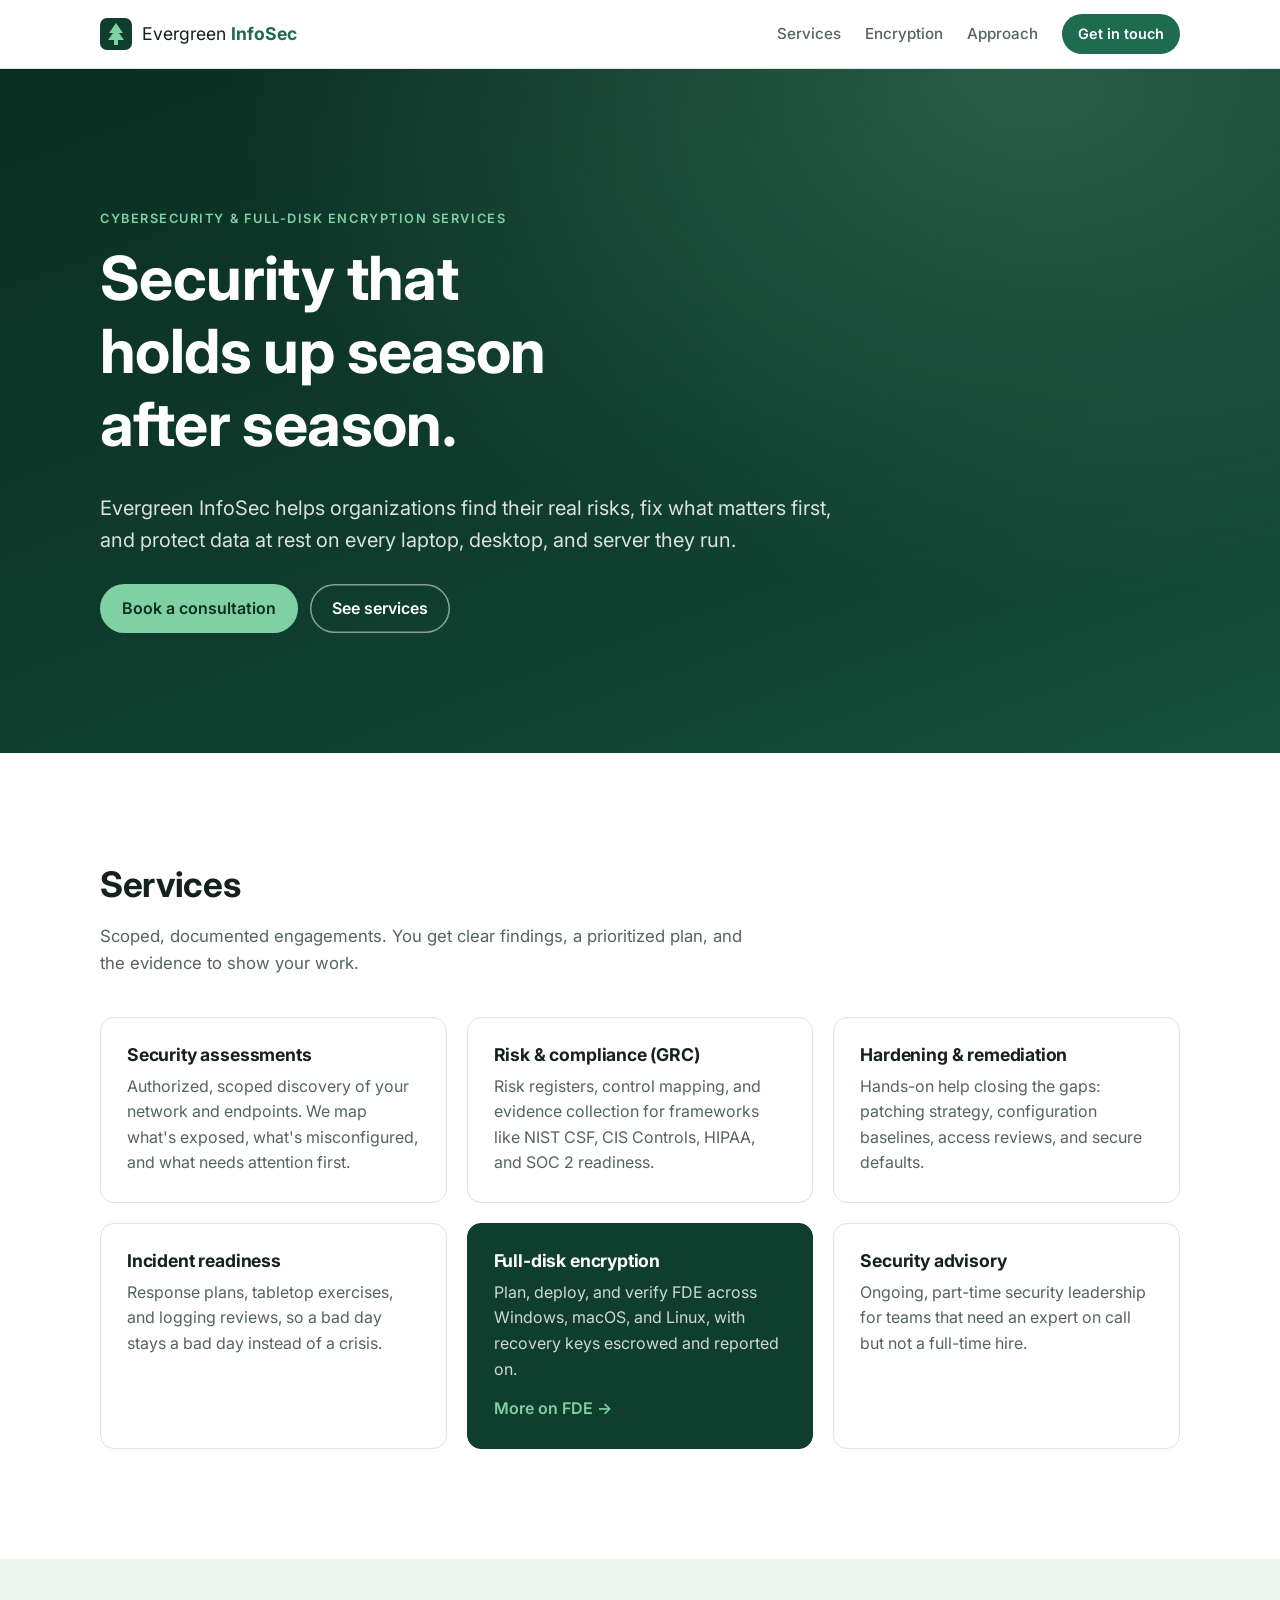
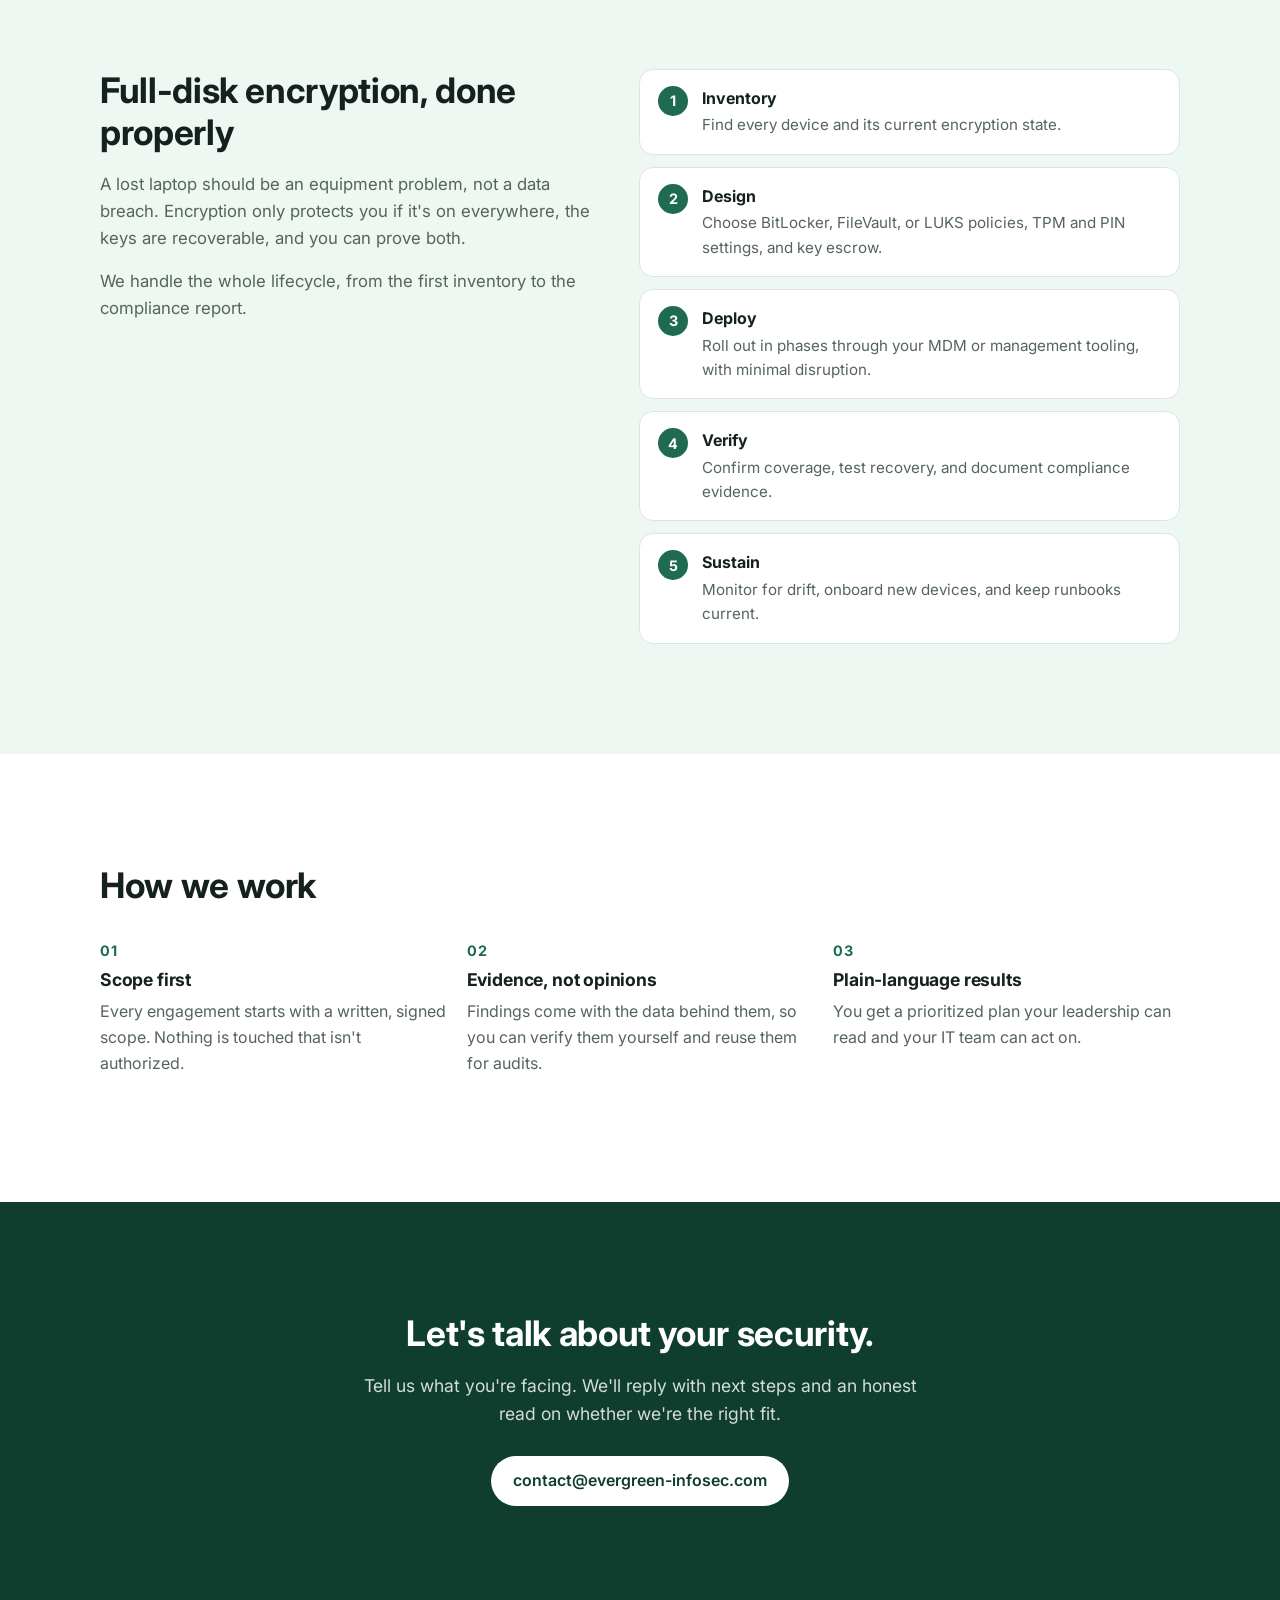
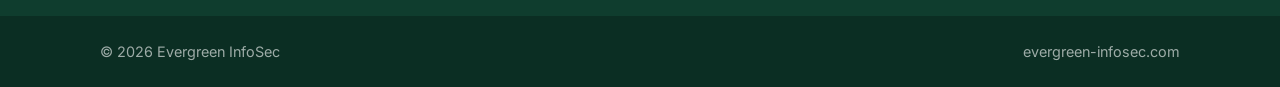
==== index.html @ 96ee8b39 "Initial site for evergreen-infosec.com Co-Authored-By: Claude Opus 5.5 <noreply@anthropic.com> Claud" ====
<!doctype html>
<html lang="en">
<head>
  <meta charset="utf-8">
  <meta name="viewport" content="width=device-width, initial-scale=1">
  <title>Evergreen InfoSec | Cybersecurity &amp; Full-Disk Encryption Services</title>
  <meta name="description" content="Evergreen InfoSec helps organizations assess risk, harden systems, meet compliance requirements, and deploy full-disk encryption across their fleet.">
  <link rel="canonical" href="https://evergreen-infosec.com/">
  <meta property="og:title" content="Evergreen InfoSec">
  <meta property="og:description" content="Practical cybersecurity and full-disk encryption services.">
  <meta property="og:url" content="https://evergreen-infosec.com/">
  <meta property="og:type" content="website">
  <link rel="icon" href="favicon.svg" type="image/svg+xml">
  <link rel="preconnect" href="https://fonts.googleapis.com">
  <link rel="preconnect" href="https://fonts.gstatic.com" crossorigin>
  <link href="https://fonts.googleapis.com/css2?family=Inter:wght@400;500;600;700&display=swap" rel="stylesheet">
  <link rel="stylesheet" href="styles.css">
</head>
<body>
  <header class="site-header">
    <div class="container nav">
      <a class="brand" href="#top" aria-label="Evergreen InfoSec home">
        <img src="favicon.svg" alt="" width="32" height="32">
        <span>Evergreen <strong>InfoSec</strong></span>
      </a>
      <nav aria-label="Primary">
        <a href="#services">Services</a>
        <a href="#fde">Encryption</a>
        <a href="#approach">Approach</a>
        <a class="btn btn-small" href="#contact">Get in touch</a>
      </nav>
    </div>
  </header>

  <main id="top">
    <section class="hero">
      <div class="container">
        <p class="eyebrow">Cybersecurity &amp; full-disk encryption services</p>
        <h1>Security that holds up season after season.</h1>
        <p class="lede">Evergreen InfoSec helps organizations find their real risks, fix what matters first, and protect data at rest on every laptop, desktop, and server they run.</p>
        <div class="hero-actions">
          <a class="btn btn-bright" href="#contact">Book a consultation</a>
          <a class="btn btn-ghost" href="#services">See services</a>
        </div>
      </div>
    </section>

    <section id="services" class="section">
      <div class="container">
        <h2>Services</h2>
        <p class="section-intro">Scoped, documented engagements. You get clear findings, a prioritized plan, and the evidence to show your work.</p>
        <div class="grid">
          <article class="card">
            <h3>Security assessments</h3>
            <p>Authorized, scoped discovery of your network and endpoints. We map what's exposed, what's misconfigured, and what needs attention first.</p>
          </article>
          <article class="card">
            <h3>Risk &amp; compliance (GRC)</h3>
            <p>Risk registers, control mapping, and evidence collection for frameworks like NIST CSF, CIS Controls, HIPAA, and SOC&nbsp;2 readiness.</p>
          </article>
          <article class="card">
            <h3>Hardening &amp; remediation</h3>
            <p>Hands-on help closing the gaps: patching strategy, configuration baselines, access reviews, and secure defaults.</p>
          </article>
          <article class="card">
            <h3>Incident readiness</h3>
            <p>Response plans, tabletop exercises, and logging reviews, so a bad day stays a bad day instead of a crisis.</p>
          </article>
          <article class="card card-accent">
            <h3>Full-disk encryption</h3>
            <p>Plan, deploy, and verify FDE across Windows, macOS, and Linux, with recovery keys escrowed and reported on.</p>
            <a href="#fde" class="card-link">More on FDE &rarr;</a>
          </article>
          <article class="card">
            <h3>Security advisory</h3>
            <p>Ongoing, part-time security leadership for teams that need an expert on call but not a full-time hire.</p>
          </article>
        </div>
      </div>
    </section>

    <section id="fde" class="section section-alt">
      <div class="container split">
        <div>
          <h2>Full-disk encryption, done properly</h2>
          <p>A lost laptop should be an equipment problem, not a data breach. Encryption only protects you if it's on everywhere, the keys are recoverable, and you can prove both.</p>
          <p>We handle the whole lifecycle, from the first inventory to the compliance report.</p>
        </div>
        <ol class="steps">
          <li><strong>Inventory</strong><span>Find every device and its current encryption state.</span></li>
          <li><strong>Design</strong><span>Choose BitLocker, FileVault, or LUKS policies, TPM and PIN settings, and key escrow.</span></li>
          <li><strong>Deploy</strong><span>Roll out in phases through your MDM or management tooling, with minimal disruption.</span></li>
          <li><strong>Verify</strong><span>Confirm coverage, test recovery, and document compliance evidence.</span></li>
          <li><strong>Sustain</strong><span>Monitor for drift, onboard new devices, and keep runbooks current.</span></li>
        </ol>
      </div>
    </section>

    <section id="approach" class="section">
      <div class="container">
        <h2>How we work</h2>
        <div class="grid grid-3">
          <div class="pillar">
            <span class="pillar-num">01</span>
            <h3>Scope first</h3>
            <p>Every engagement starts with a written, signed scope. Nothing is touched that isn't authorized.</p>
          </div>
          <div class="pillar">
            <span class="pillar-num">02</span>
            <h3>Evidence, not opinions</h3>
            <p>Findings come with the data behind them, so you can verify them yourself and reuse them for audits.</p>
          </div>
          <div class="pillar">
            <span class="pillar-num">03</span>
            <h3>Plain-language results</h3>
            <p>You get a prioritized plan your leadership can read and your IT team can act on.</p>
          </div>
        </div>
      </div>
    </section>

    <section id="contact" class="section section-cta">
      <div class="container cta">
        <h2>Let's talk about your security.</h2>
        <p>Tell us what you're facing. We'll reply with next steps and an honest read on whether we're the right fit.</p>
        <a class="btn btn-light" href="mailto:contact@evergreen-infosec.com?subject=Security%20consultation">contact@evergreen-infosec.com</a>
      </div>
    </section>
  </main>

  <footer class="site-footer">
    <div class="container footer-inner">
      <span>&copy; <span id="year">2026</span> Evergreen InfoSec</span>
      <span>evergreen-infosec.com</span>
    </div>
  </footer>
  <script>document.getElementById('year').textContent = new Date().getFullYear();</script>
</body>
</html>
---- styles.css ----
:root {
  --green-900: #0b2e23;
  --green-800: #0f3d2e;
  --green-600: #1f6b4f;
  --green-300: #7fd1a4;
  --green-50: #eef7f2;
  --ink: #15211c;
  --muted: #55645d;
  --line: #dce6e0;
  --bg: #ffffff;
  --radius: 14px;
  --max: 1120px;
}

* { box-sizing: border-box; }
html { scroll-behavior: smooth; }
body {
  margin: 0;
  font-family: Inter, system-ui, -apple-system, "Segoe UI", Roboto, sans-serif;
  color: var(--ink);
  background: var(--bg);
  line-height: 1.6;
  -webkit-font-smoothing: antialiased;
}
img { max-width: 100%; display: block; }
a { color: var(--green-600); }
h1, h2, h3 { line-height: 1.2; margin: 0 0 .5em; letter-spacing: -0.01em; }
h2 { font-size: clamp(1.6rem, 3vw, 2.2rem); }
h3 { font-size: 1.1rem; }
p { margin: 0 0 1em; }

.container { max-width: var(--max); margin: 0 auto; padding: 0 20px; }

/* Header */
.site-header {
  position: sticky; top: 0; z-index: 10;
  background: rgba(255,255,255,.92);
  backdrop-filter: blur(8px);
  border-bottom: 1px solid var(--line);
}
.nav { display: flex; align-items: center; justify-content: space-between; height: 68px; gap: 16px; }
.brand { display: flex; align-items: center; gap: 10px; text-decoration: none; color: var(--ink); font-size: 1.1rem; }
.brand strong { color: var(--green-600); }
nav { display: flex; align-items: center; gap: 24px; }
nav a { text-decoration: none; color: var(--muted); font-weight: 500; font-size: .95rem; }
nav a:hover { color: var(--ink); }

/* Buttons */
.btn {
  display: inline-block; padding: 12px 22px; border-radius: 999px;
  background: var(--green-600); color: #fff !important; text-decoration: none;
  font-weight: 600; transition: background .15s, transform .15s;
}
.btn:hover { background: var(--green-800); transform: translateY(-1px); }
.btn-small { padding: 8px 16px; font-size: .9rem; }
.btn-ghost { background: transparent; color: #fff !important; box-shadow: inset 0 0 0 1.5px rgba(255,255,255,.5); }
.btn-ghost:hover { background: rgba(255,255,255,.1); }
.btn-bright { background: var(--green-300); color: var(--green-900) !important; }
.btn-bright:hover { background: #a3e3bf; }
.btn-light { background: #fff; color: var(--green-800) !important; }
.btn-light:hover { background: var(--green-50); }

/* Hero */
.hero {
  background:
    radial-gradient(ellipse at 80% 0%, rgba(127,209,164,.25), transparent 55%),
    linear-gradient(160deg, var(--green-900), var(--green-800) 60%, #14513c);
  color: #fff;
  padding: clamp(72px, 12vw, 140px) 0 clamp(64px, 10vw, 120px);
}
.eyebrow { text-transform: uppercase; letter-spacing: .12em; font-size: .8rem; font-weight: 600; color: var(--green-300); }
.hero h1 { font-size: clamp(2.1rem, 5.5vw, 3.8rem); max-width: 15ch; text-wrap: balance; }
.lede { font-size: clamp(1.05rem, 1.6vw, 1.25rem); max-width: 58ch; color: rgba(255,255,255,.85); }
.hero-actions { display: flex; flex-wrap: wrap; gap: 12px; margin-top: 28px; }

/* Sections */
.section { padding: clamp(64px, 9vw, 110px) 0; }
.section-alt { background: var(--green-50); }
.section-intro { color: var(--muted); max-width: 60ch; margin-bottom: 40px; font-size: 1.05rem; }

.grid { display: grid; gap: 20px; grid-template-columns: repeat(auto-fit, minmax(280px, 1fr)); }
.grid-3 { grid-template-columns: repeat(auto-fit, minmax(250px, 1fr)); margin-top: 32px; }

.card {
  border: 1px solid var(--line); border-radius: var(--radius);
  padding: 26px; background: #fff;
  transition: border-color .15s, box-shadow .15s;
}
.card:hover { border-color: var(--green-300); box-shadow: 0 8px 24px rgba(15,61,46,.08); }
.card p { color: var(--muted); margin: 0; }
.card-accent { background: var(--green-800); border-color: var(--green-800); color: #fff; }
.card-accent p { color: rgba(255,255,255,.8); }
.card-link { display: inline-block; margin-top: 14px; color: var(--green-300); font-weight: 600; text-decoration: none; }

/* FDE */
.split { display: grid; gap: 48px; grid-template-columns: 1fr 1.1fr; align-items: start; }
.split > div p { color: var(--muted); font-size: 1.05rem; }
.steps { list-style: none; counter-reset: s; margin: 0; padding: 0; display: grid; gap: 12px; }
.steps li {
  counter-increment: s; position: relative;
  background: #fff; border: 1px solid var(--line); border-radius: var(--radius);
  padding: 16px 18px 16px 62px; display: grid; gap: 2px;
}
.steps li::before {
  content: counter(s); position: absolute; left: 18px; top: 16px;
  width: 30px; height: 30px; border-radius: 50%;
  background: var(--green-600); color: #fff; font-weight: 700; font-size: .9rem;
  display: grid; place-items: center;
}
.steps span { color: var(--muted); font-size: .95rem; }

/* Approach */
.pillar-num { color: var(--green-600); font-weight: 700; font-size: .9rem; letter-spacing: .08em; }
.pillar h3 { margin-top: 6px; }
.pillar p { color: var(--muted); }

/* CTA */
.section-cta { background: var(--green-800); color: #fff; text-align: center; }
.cta p { color: rgba(255,255,255,.82); max-width: 52ch; margin: 0 auto 28px; font-size: 1.1rem; }

/* Footer */
.site-footer { background: var(--green-900); color: rgba(255,255,255,.6); font-size: .9rem; padding: 24px 0; }
.footer-inner { display: flex; justify-content: space-between; flex-wrap: wrap; gap: 8px; }

@media (max-width: 760px) {
  nav a:not(.btn) { display: none; }
  .split { grid-template-columns: 1fr; gap: 28px; }
}
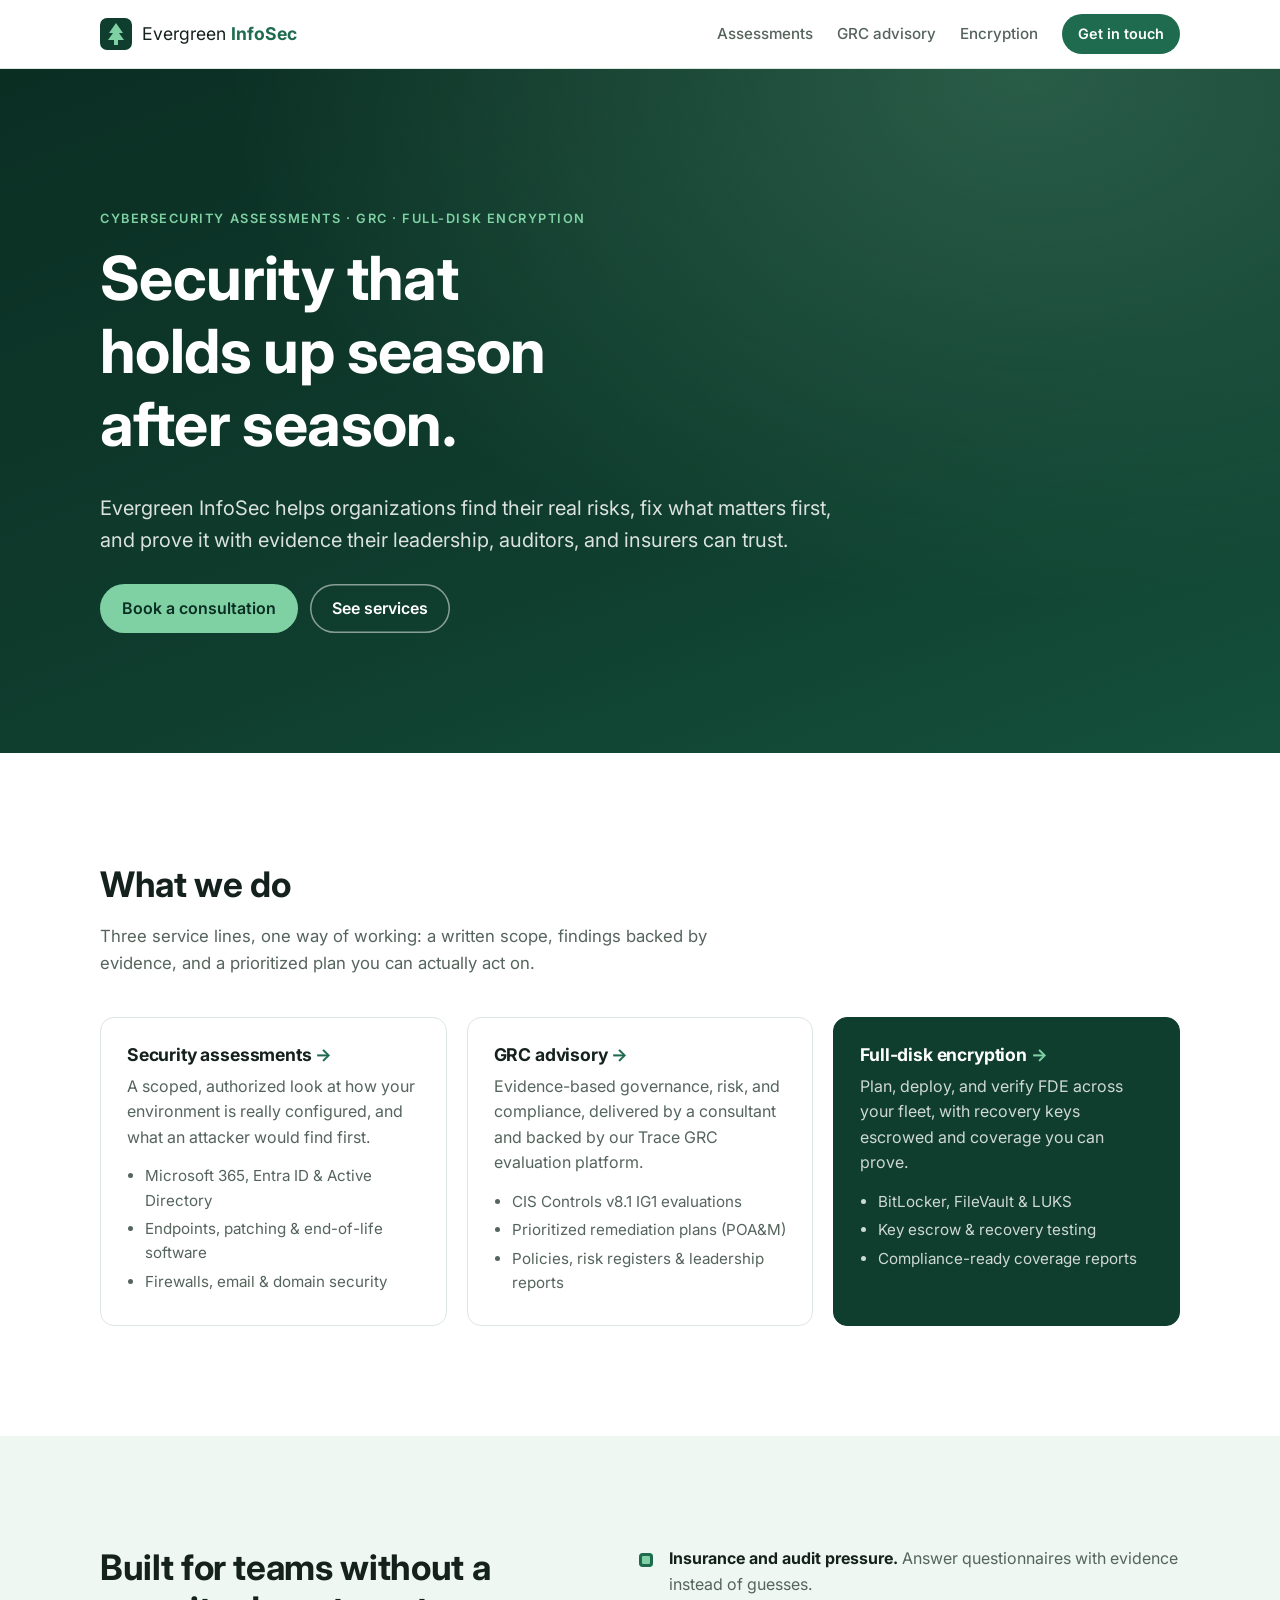
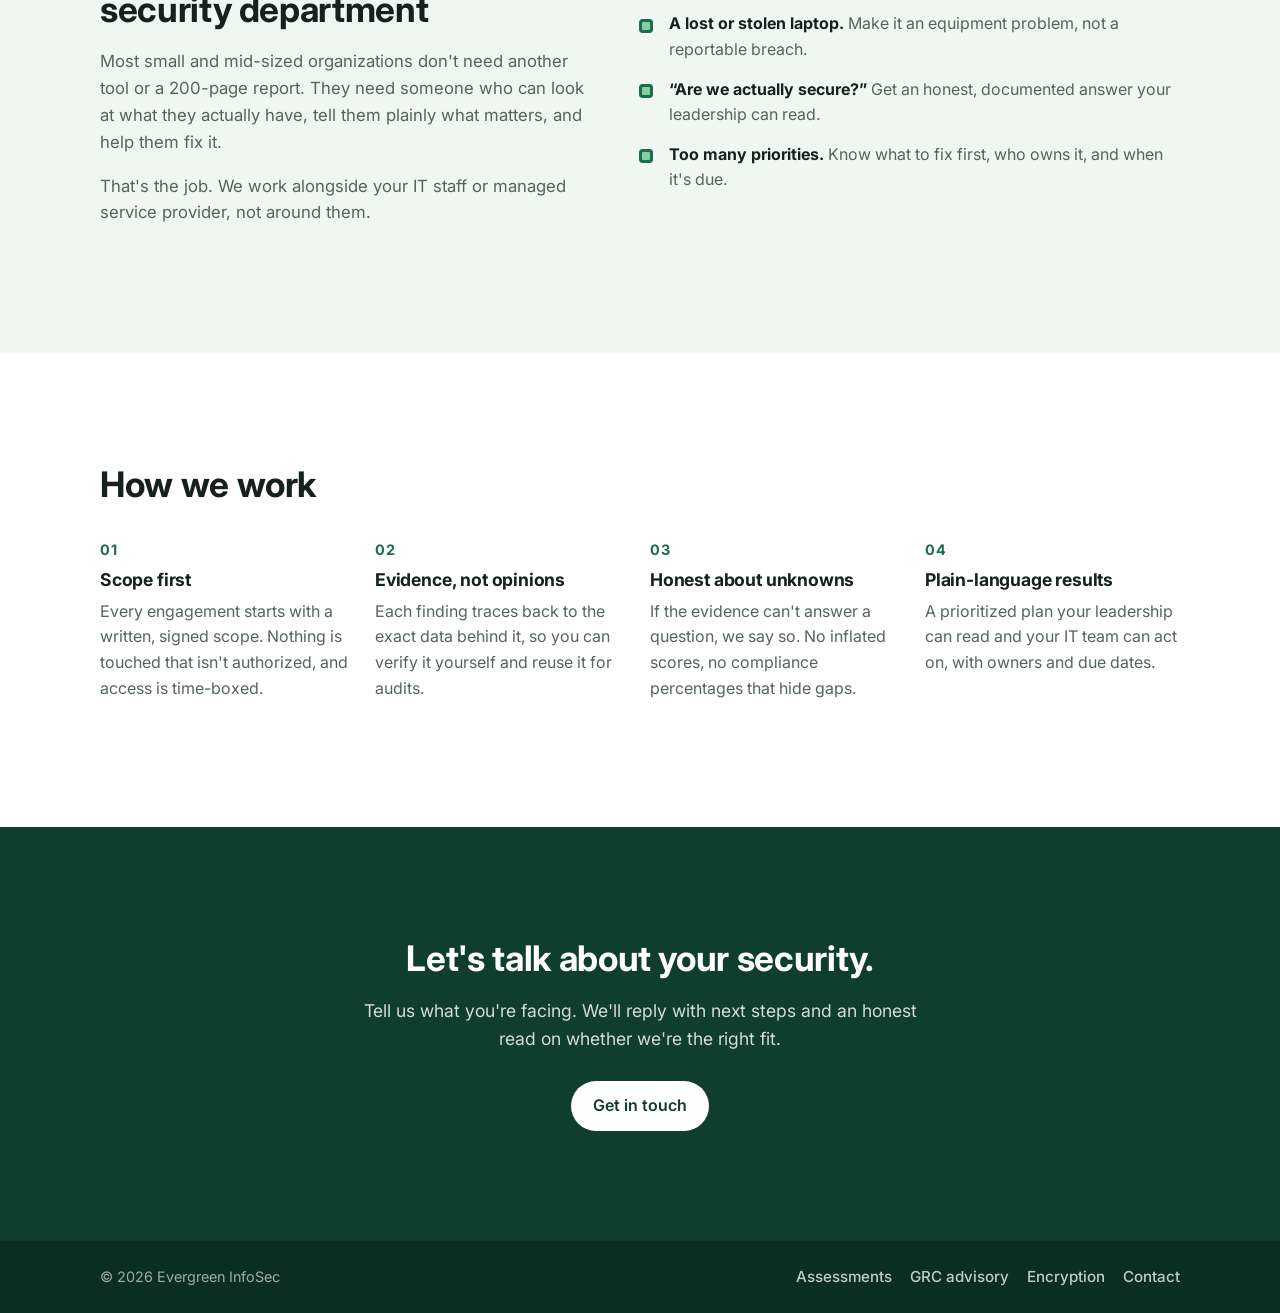
==== commit bee25dd3: "Expand site into service pages: assessments, GRC advisory, encryption, contact Add dedicated pages f" ====
--- a/index.html
+++ b/index.html
@@ -3,11 +3,11 @@
 <head>
   <meta charset="utf-8">
   <meta name="viewport" content="width=device-width, initial-scale=1">
-  <title>Evergreen InfoSec | Cybersecurity &amp; Full-Disk Encryption Services</title>
-  <meta name="description" content="Evergreen InfoSec helps organizations assess risk, harden systems, meet compliance requirements, and deploy full-disk encryption across their fleet.">
+  <title>Evergreen InfoSec | Cybersecurity Assessments, GRC &amp; Full-Disk Encryption</title>
+  <meta name="description" content="Evergreen InfoSec provides scoped security assessments, evidence-based GRC advisory, and full-disk encryption services for small and mid-sized organizations.">
   <link rel="canonical" href="https://evergreen-infosec.com/">
   <meta property="og:title" content="Evergreen InfoSec">
-  <meta property="og:description" content="Practical cybersecurity and full-disk encryption services.">
+  <meta property="og:description" content="Security assessments, evidence-based GRC advisory, and full-disk encryption services.">
   <meta property="og:url" content="https://evergreen-infosec.com/">
   <meta property="og:type" content="website">
   <link rel="icon" href="favicon.svg" type="image/svg+xml">
@@ -19,15 +19,15 @@
 <body>
   <header class="site-header">
     <div class="container nav">
-      <a class="brand" href="#top" aria-label="Evergreen InfoSec home">
+      <a class="brand" href="./" aria-label="Evergreen InfoSec home">
         <img src="favicon.svg" alt="" width="32" height="32">
         <span>Evergreen <strong>InfoSec</strong></span>
       </a>
       <nav aria-label="Primary">
-        <a href="#services">Services</a>
-        <a href="#fde">Encryption</a>
-        <a href="#approach">Approach</a>
-        <a class="btn btn-small" href="#contact">Get in touch</a>
+        <a href="assessments.html">Assessments</a>
+        <a href="grc.html">GRC advisory</a>
+        <a href="encryption.html">Encryption</a>
+        <a class="btn btn-small" href="contact.html">Get in touch</a>
       </nav>
     </div>
   </header>
@@ -35,11 +35,11 @@
   <main id="top">
     <section class="hero">
       <div class="container">
-        <p class="eyebrow">Cybersecurity &amp; full-disk encryption services</p>
+        <p class="eyebrow">Cybersecurity assessments &middot; GRC &middot; Full-disk encryption</p>
         <h1>Security that holds up season after season.</h1>
-        <p class="lede">Evergreen InfoSec helps organizations find their real risks, fix what matters first, and protect data at rest on every laptop, desktop, and server they run.</p>
+        <p class="lede">Evergreen InfoSec helps organizations find their real risks, fix what matters first, and prove it with evidence their leadership, auditors, and insurers can trust.</p>
         <div class="hero-actions">
-          <a class="btn btn-bright" href="#contact">Book a consultation</a>
+          <a class="btn btn-bright" href="contact.html">Book a consultation</a>
           <a class="btn btn-ghost" href="#services">See services</a>
         </div>
       </div>
@@ -47,52 +47,53 @@
 
     <section id="services" class="section">
       <div class="container">
-        <h2>Services</h2>
-        <p class="section-intro">Scoped, documented engagements. You get clear findings, a prioritized plan, and the evidence to show your work.</p>
+        <h2>What we do</h2>
+        <p class="section-intro">Three service lines, one way of working: a written scope, findings backed by evidence, and a prioritized plan you can actually act on.</p>
         <div class="grid">
           <article class="card">
-            <h3>Security assessments</h3>
-            <p>Authorized, scoped discovery of your network and endpoints. We map what's exposed, what's misconfigured, and what needs attention first.</p>
+            <h3><a href="assessments.html">Security assessments</a></h3>
+            <p>A scoped, authorized look at how your environment is really configured, and what an attacker would find first.</p>
+            <ul class="card-list">
+              <li>Microsoft 365, Entra ID &amp; Active Directory</li>
+              <li>Endpoints, patching &amp; end-of-life software</li>
+              <li>Firewalls, email &amp; domain security</li>
+            </ul>
           </article>
           <article class="card">
-            <h3>Risk &amp; compliance (GRC)</h3>
-            <p>Risk registers, control mapping, and evidence collection for frameworks like NIST CSF, CIS Controls, HIPAA, and SOC&nbsp;2 readiness.</p>
-          </article>
-          <article class="card">
-            <h3>Hardening &amp; remediation</h3>
-            <p>Hands-on help closing the gaps: patching strategy, configuration baselines, access reviews, and secure defaults.</p>
-          </article>
-          <article class="card">
-            <h3>Incident readiness</h3>
-            <p>Response plans, tabletop exercises, and logging reviews, so a bad day stays a bad day instead of a crisis.</p>
+            <h3><a href="grc.html">GRC advisory</a></h3>
+            <p>Evidence-based governance, risk, and compliance, delivered by a consultant and backed by our Trace&nbsp;GRC evaluation platform.</p>
+            <ul class="card-list">
+              <li>CIS Controls v8.1 IG1 evaluations</li>
+              <li>Prioritized remediation plans (POA&amp;M)</li>
+              <li>Policies, risk registers &amp; leadership reports</li>
+            </ul>
           </article>
           <article class="card card-accent">
-            <h3>Full-disk encryption</h3>
-            <p>Plan, deploy, and verify FDE across Windows, macOS, and Linux, with recovery keys escrowed and reported on.</p>
-            <a href="#fde" class="card-link">More on FDE &rarr;</a>
-          </article>
-          <article class="card">
-            <h3>Security advisory</h3>
-            <p>Ongoing, part-time security leadership for teams that need an expert on call but not a full-time hire.</p>
+            <h3><a href="encryption.html">Full-disk encryption</a></h3>
+            <p>Plan, deploy, and verify FDE across your fleet, with recovery keys escrowed and coverage you can prove.</p>
+            <ul class="card-list">
+              <li>BitLocker, FileVault &amp; LUKS</li>
+              <li>Key escrow &amp; recovery testing</li>
+              <li>Compliance-ready coverage reports</li>
+            </ul>
           </article>
         </div>
       </div>
     </section>
 
-    <section id="fde" class="section section-alt">
+    <section class="section section-alt">
       <div class="container split">
         <div>
-          <h2>Full-disk encryption, done properly</h2>
-          <p>A lost laptop should be an equipment problem, not a data breach. Encryption only protects you if it's on everywhere, the keys are recoverable, and you can prove both.</p>
-          <p>We handle the whole lifecycle, from the first inventory to the compliance report.</p>
+          <h2>Built for teams without a security department</h2>
+          <p>Most small and mid-sized organizations don't need another tool or a 200-page report. They need someone who can look at what they actually have, tell them plainly what matters, and help them fix it.</p>
+          <p>That's the job. We work alongside your IT staff or managed service provider, not around them.</p>
         </div>
-        <ol class="steps">
-          <li><strong>Inventory</strong><span>Find every device and its current encryption state.</span></li>
-          <li><strong>Design</strong><span>Choose BitLocker, FileVault, or LUKS policies, TPM and PIN settings, and key escrow.</span></li>
-          <li><strong>Deploy</strong><span>Roll out in phases through your MDM or management tooling, with minimal disruption.</span></li>
-          <li><strong>Verify</strong><span>Confirm coverage, test recovery, and document compliance evidence.</span></li>
-          <li><strong>Sustain</strong><span>Monitor for drift, onboard new devices, and keep runbooks current.</span></li>
-        </ol>
+        <ul class="feature-list">
+          <li><strong>Insurance and audit pressure.</strong> Answer questionnaires with evidence instead of guesses.</li>
+          <li><strong>A lost or stolen laptop.</strong> Make it an equipment problem, not a reportable breach.</li>
+          <li><strong>&ldquo;Are we actually secure?&rdquo;</strong> Get an honest, documented answer your leadership can read.</li>
+          <li><strong>Too many priorities.</strong> Know what to fix first, who owns it, and when it's due.</li>
+        </ul>
       </div>
     </section>
 
@@ -103,27 +104,32 @@
           <div class="pillar">
             <span class="pillar-num">01</span>
             <h3>Scope first</h3>
-            <p>Every engagement starts with a written, signed scope. Nothing is touched that isn't authorized.</p>
+            <p>Every engagement starts with a written, signed scope. Nothing is touched that isn't authorized, and access is time-boxed.</p>
           </div>
           <div class="pillar">
             <span class="pillar-num">02</span>
             <h3>Evidence, not opinions</h3>
-            <p>Findings come with the data behind them, so you can verify them yourself and reuse them for audits.</p>
+            <p>Each finding traces back to the exact data behind it, so you can verify it yourself and reuse it for audits.</p>
           </div>
           <div class="pillar">
             <span class="pillar-num">03</span>
+            <h3>Honest about unknowns</h3>
+            <p>If the evidence can't answer a question, we say so. No inflated scores, no compliance percentages that hide gaps.</p>
+          </div>
+          <div class="pillar">
+            <span class="pillar-num">04</span>
             <h3>Plain-language results</h3>
-            <p>You get a prioritized plan your leadership can read and your IT team can act on.</p>
+            <p>A prioritized plan your leadership can read and your IT team can act on, with owners and due dates.</p>
           </div>
         </div>
       </div>
     </section>
 
-    <section id="contact" class="section section-cta">
+    <section class="section section-cta">
       <div class="container cta">
         <h2>Let's talk about your security.</h2>
         <p>Tell us what you're facing. We'll reply with next steps and an honest read on whether we're the right fit.</p>
-        <a class="btn btn-light" href="mailto:contact@evergreen-infosec.com?subject=Security%20consultation">contact@evergreen-infosec.com</a>
+        <a class="btn btn-light" href="contact.html">Get in touch</a>
       </div>
     </section>
   </main>
@@ -131,7 +137,12 @@
   <footer class="site-footer">
     <div class="container footer-inner">
       <span>&copy; <span id="year">2026</span> Evergreen InfoSec</span>
-      <span>evergreen-infosec.com</span>
+      <nav class="footer-links" aria-label="Footer">
+        <a href="assessments.html">Assessments</a>
+        <a href="grc.html">GRC advisory</a>
+        <a href="encryption.html">Encryption</a>
+        <a href="contact.html">Contact</a>
+      </nav>
     </div>
   </footer>
   <script>document.getElementById('year').textContent = new Date().getFullYear();</script>
--- a/styles.css
+++ b/styles.css
@@ -122,7 +122,75 @@
 .site-footer { background: var(--green-900); color: rgba(255,255,255,.6); font-size: .9rem; padding: 24px 0; }
 .footer-inner { display: flex; justify-content: space-between; flex-wrap: wrap; gap: 8px; }
 
+/* Active nav link */
+nav a[aria-current="page"] { color: var(--green-600); }
+
+/* Inner-page hero */
+.page-hero { padding: clamp(56px, 8vw, 96px) 0 clamp(48px, 7vw, 80px); }
+.page-hero h1 { font-size: clamp(2rem, 4.5vw, 3.1rem); max-width: 20ch; }
+
+/* Service cards on home */
+.card h3 a { color: inherit; text-decoration: none; }
+.card h3 a::after { content: " \2192"; color: var(--green-600); }
+.card-accent h3 a::after { color: var(--green-300); }
+.card-list { margin: 14px 0 0; padding-left: 18px; color: var(--muted); font-size: .95rem; }
+.card-accent .card-list { color: rgba(255,255,255,.8); }
+.card-list li { margin-bottom: 4px; }
+
+/* Feature list */
+.feature-list { list-style: none; padding: 0; margin: 0; display: grid; gap: 14px; }
+.feature-list li { padding-left: 30px; position: relative; color: var(--muted); }
+.feature-list li strong { color: var(--ink); }
+.feature-list li::before {
+  content: ""; position: absolute; left: 0; top: .45em;
+  width: 14px; height: 14px; border-radius: 4px; background: var(--green-300);
+  box-shadow: inset 0 0 0 3px var(--green-600);
+}
+
+/* Result legend (GRC) */
+.legend { display: grid; gap: 12px; grid-template-columns: repeat(4, 1fr); margin-top: 28px; }
+@media (max-width: 900px) { .legend { grid-template-columns: repeat(2, 1fr); } }
+@media (max-width: 520px) { .legend { grid-template-columns: 1fr; } }
+.legend div { border: 1px solid var(--line); border-radius: var(--radius); padding: 18px; background: #fff; }
+.legend b { display: inline-block; font-size: .8rem; letter-spacing: .06em; text-transform: uppercase; padding: 3px 10px; border-radius: 999px; margin-bottom: 8px; }
+.legend p { margin: 0; color: var(--muted); font-size: .95rem; }
+.tag-pass { background: #dff3e8; color: #135c3d; }
+.tag-fail { background: #fbe3e0; color: #8a2b1f; }
+.tag-unknown { background: #fff1d6; color: #7a5300; }
+.tag-attest { background: #e4ecf7; color: #234a7a; }
+
+/* Callout */
+.callout {
+  border-left: 4px solid var(--green-600); background: var(--green-50);
+  padding: 20px 24px; border-radius: 0 var(--radius) var(--radius) 0; margin: 28px 0 0;
+}
+.callout p:last-child { margin: 0; }
+
+/* FAQ */
+.faq { display: grid; gap: 12px; max-width: 820px; }
+.faq details { border: 1px solid var(--line); border-radius: var(--radius); padding: 16px 20px; background: #fff; }
+.faq summary { font-weight: 600; cursor: pointer; list-style: none; }
+.faq summary::-webkit-details-marker { display: none; }
+.faq summary::after { content: "+"; float: right; color: var(--green-600); font-weight: 700; }
+.faq details[open] summary::after { content: "\2212"; }
+.faq details p { color: var(--muted); margin: 12px 0 0; }
+
+/* Contact */
+.contact-grid { display: grid; gap: 40px; grid-template-columns: 1.2fr 1fr; align-items: start; }
+.contact-box { border: 1px solid var(--line); border-radius: var(--radius); padding: 28px; background: var(--green-50); }
+.contact-box .btn { margin-top: 8px; }
+
+/* Footer nav */
+.footer-links { display: flex; gap: 18px; flex-wrap: wrap; }
+.footer-links a { color: rgba(255,255,255,.75); text-decoration: none; }
+.footer-links a:hover { color: #fff; }
+
+a:focus-visible, .btn:focus-visible, summary:focus-visible { outline: 3px solid var(--green-300); outline-offset: 2px; }
+
 @media (max-width: 760px) {
-  nav a:not(.btn) { display: none; }
-  .split { grid-template-columns: 1fr; gap: 28px; }
+  .nav { height: auto; flex-wrap: wrap; padding-top: 12px; padding-bottom: 12px; row-gap: 8px; }
+  .site-header nav { width: 100%; flex-wrap: wrap; gap: 6px 18px; }
+  .site-header nav a { white-space: nowrap; font-size: .92rem; }
+  .site-header nav .btn-small { background: none; padding: 0; color: var(--green-600) !important; font-weight: 600; transform: none; }
+  .split, .contact-grid { grid-template-columns: 1fr; gap: 28px; }
 }
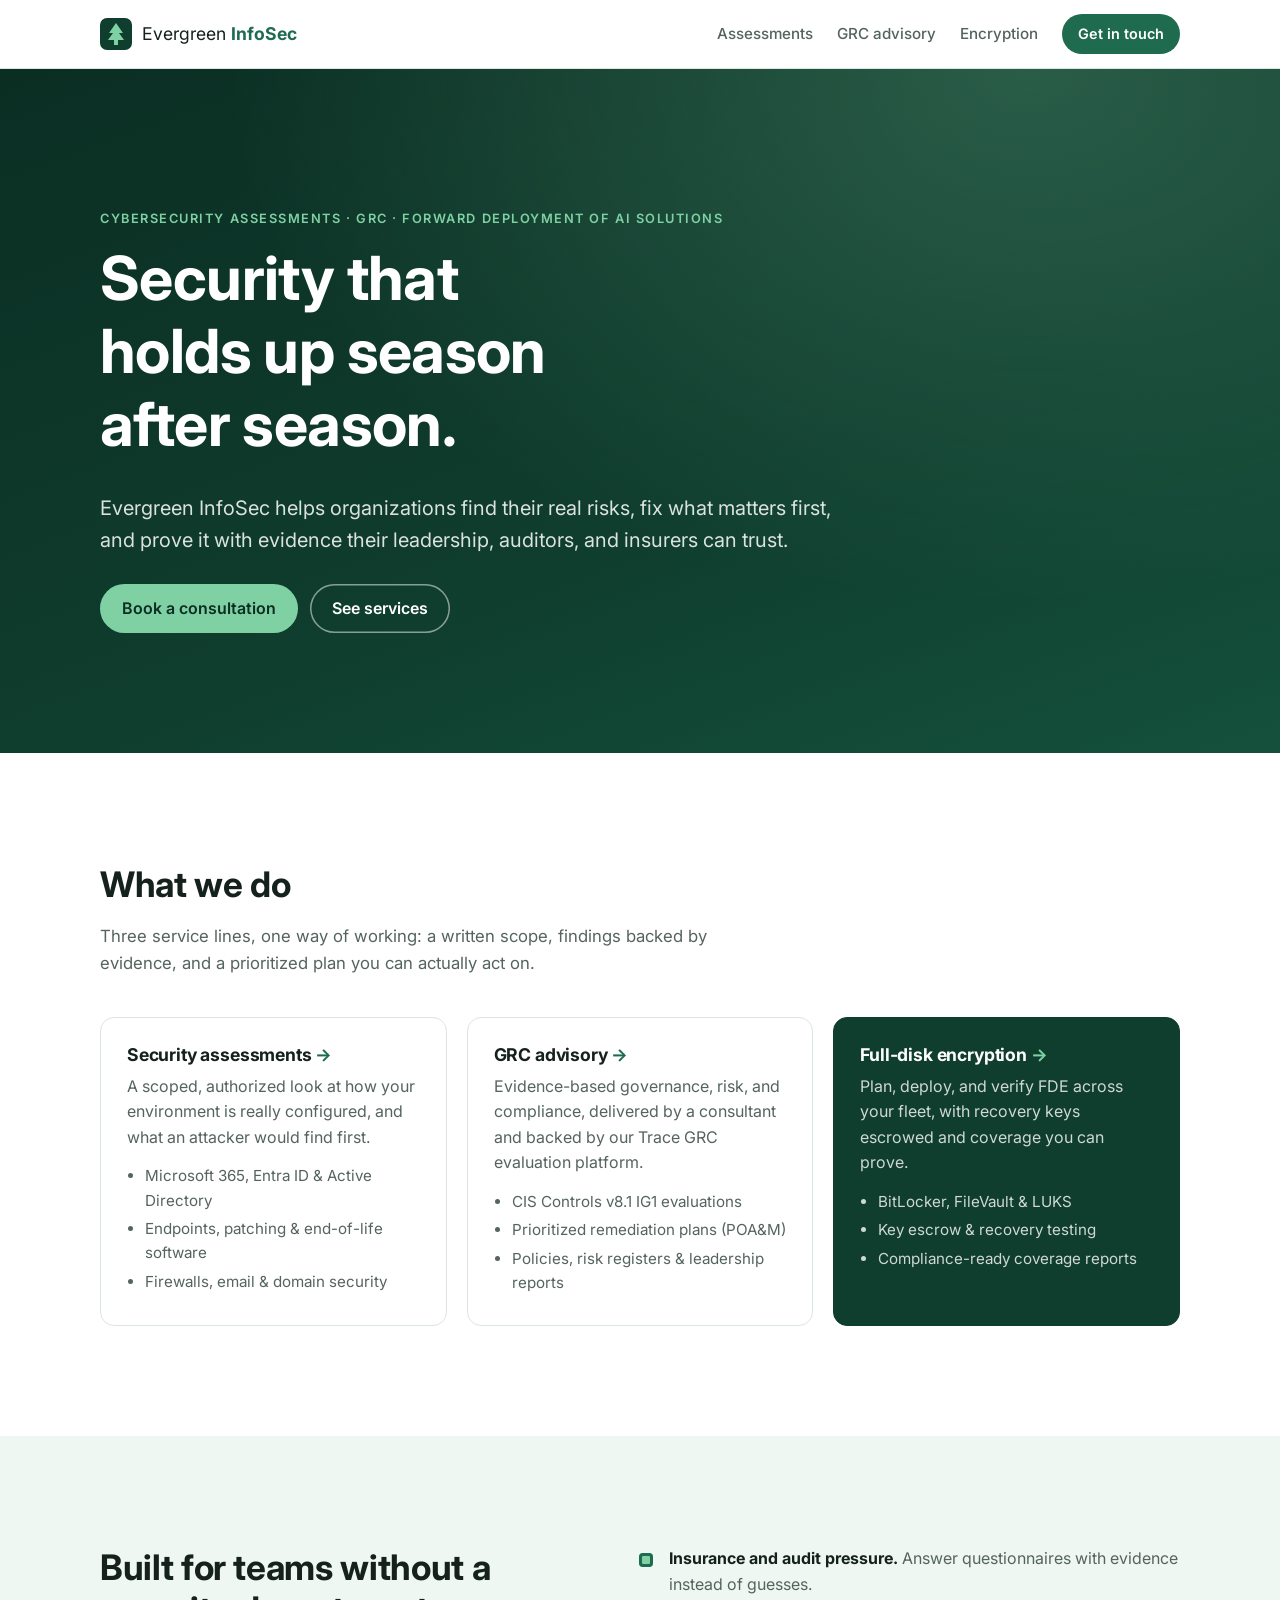
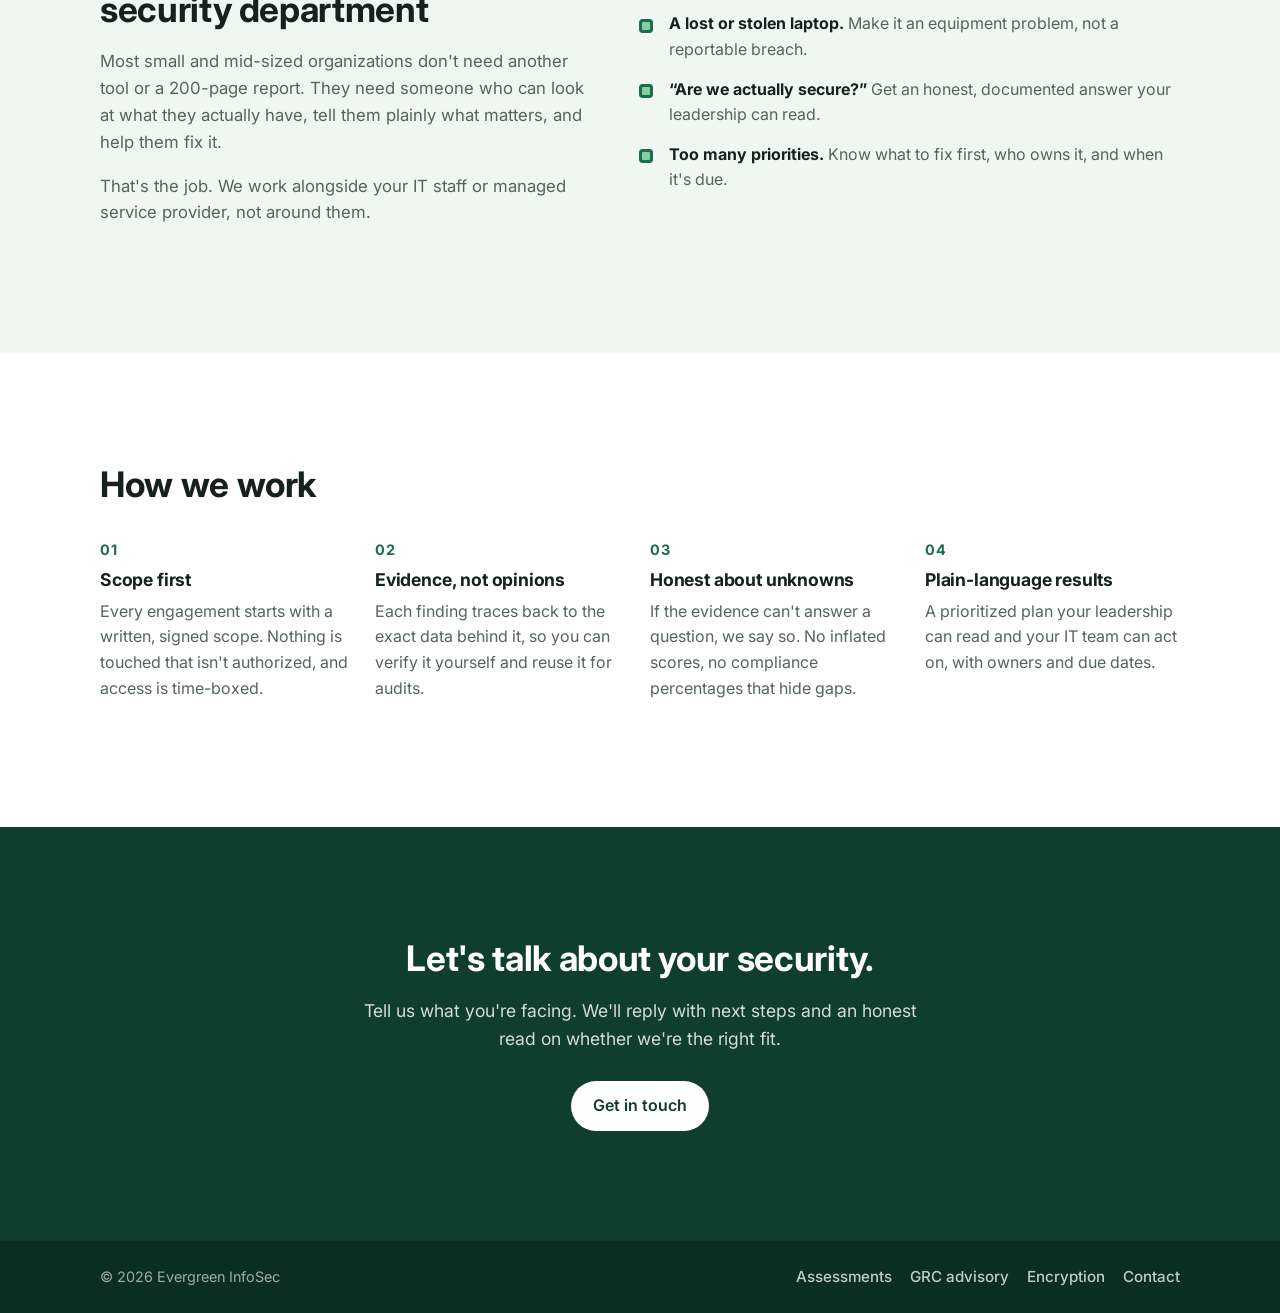
==== commit 56fca559: "Homepage tagline: Forward deployment of AI solutions Co-Authored-By: Claude Opus 5.5 <noreply@anthro" ====
--- a/index.html
+++ b/index.html
@@ -35,7 +35,7 @@
   <main id="top">
     <section class="hero">
       <div class="container">
-        <p class="eyebrow">Cybersecurity assessments &middot; GRC &middot; Full-disk encryption</p>
+        <p class="eyebrow">Cybersecurity assessments &middot; GRC &middot; Forward deployment of AI solutions</p>
         <h1>Security that holds up season after season.</h1>
         <p class="lede">Evergreen InfoSec helps organizations find their real risks, fix what matters first, and prove it with evidence their leadership, auditors, and insurers can trust.</p>
         <div class="hero-actions">
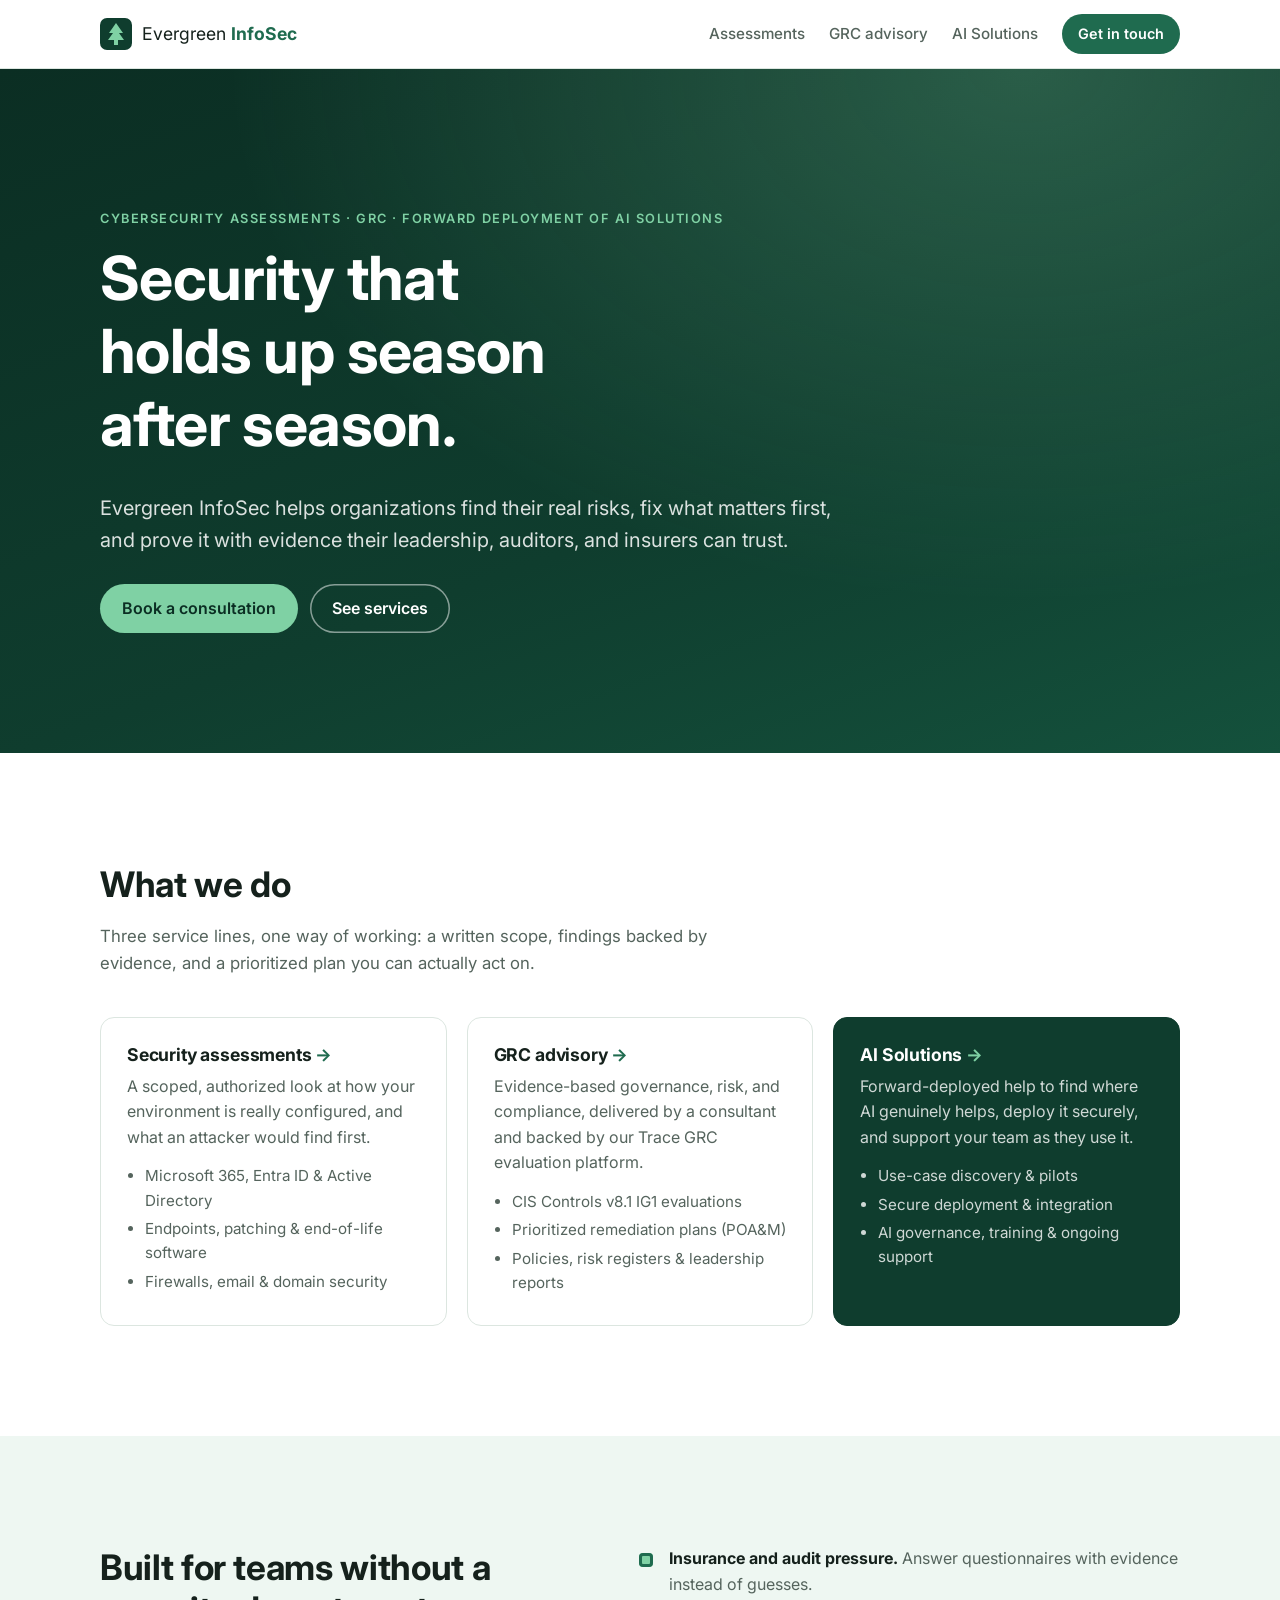
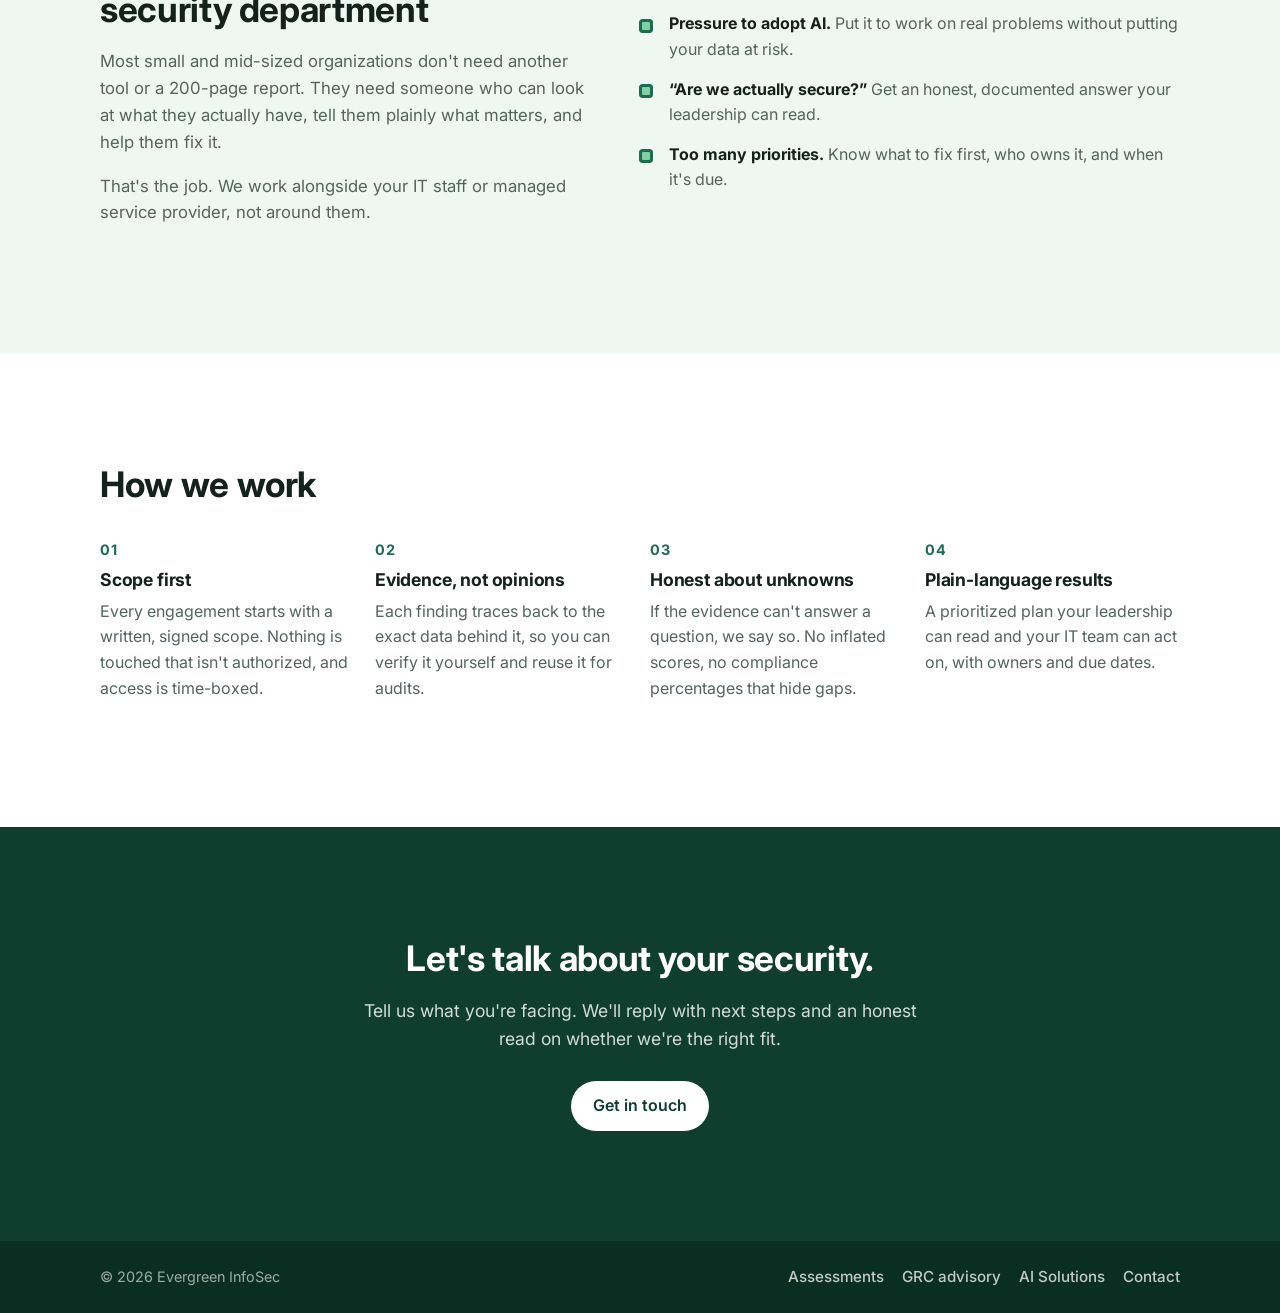
==== commit 043d30ae: "Replace full-disk encryption service with AI Solutions Add ai-solutions.html (forward deployment of " ====
--- a/index.html
+++ b/index.html
@@ -3,11 +3,11 @@
 <head>
   <meta charset="utf-8">
   <meta name="viewport" content="width=device-width, initial-scale=1">
-  <title>Evergreen InfoSec | Cybersecurity Assessments, GRC &amp; Full-Disk Encryption</title>
-  <meta name="description" content="Evergreen InfoSec provides scoped security assessments, evidence-based GRC advisory, and full-disk encryption services for small and mid-sized organizations.">
+  <title>Evergreen InfoSec | Cybersecurity Assessments, GRC &amp; AI Solutions</title>
+  <meta name="description" content="Evergreen InfoSec provides scoped security assessments, evidence-based GRC advisory, and secure forward deployment of AI solutions for small and mid-sized organizations.">
   <link rel="canonical" href="https://evergreen-infosec.com/">
   <meta property="og:title" content="Evergreen InfoSec">
-  <meta property="og:description" content="Security assessments, evidence-based GRC advisory, and full-disk encryption services.">
+  <meta property="og:description" content="Security assessments, evidence-based GRC advisory, and secure forward deployment of AI solutions.">
   <meta property="og:url" content="https://evergreen-infosec.com/">
   <meta property="og:type" content="website">
   <link rel="icon" href="favicon.svg" type="image/svg+xml">
@@ -26,7 +26,7 @@
       <nav aria-label="Primary">
         <a href="assessments.html">Assessments</a>
         <a href="grc.html">GRC advisory</a>
-        <a href="encryption.html">Encryption</a>
+        <a href="ai-solutions.html">AI Solutions</a>
         <a class="btn btn-small" href="contact.html">Get in touch</a>
       </nav>
     </div>
@@ -69,12 +69,12 @@
             </ul>
           </article>
           <article class="card card-accent">
-            <h3><a href="encryption.html">Full-disk encryption</a></h3>
-            <p>Plan, deploy, and verify FDE across your fleet, with recovery keys escrowed and coverage you can prove.</p>
+            <h3><a href="ai-solutions.html">AI Solutions</a></h3>
+            <p>Forward-deployed help to find where AI genuinely helps, deploy it securely, and support your team as they use it.</p>
             <ul class="card-list">
-              <li>BitLocker, FileVault &amp; LUKS</li>
-              <li>Key escrow &amp; recovery testing</li>
-              <li>Compliance-ready coverage reports</li>
+              <li>Use-case discovery &amp; pilots</li>
+              <li>Secure deployment &amp; integration</li>
+              <li>AI governance, training &amp; ongoing support</li>
             </ul>
           </article>
         </div>
@@ -90,7 +90,7 @@
         </div>
         <ul class="feature-list">
           <li><strong>Insurance and audit pressure.</strong> Answer questionnaires with evidence instead of guesses.</li>
-          <li><strong>A lost or stolen laptop.</strong> Make it an equipment problem, not a reportable breach.</li>
+          <li><strong>Pressure to adopt AI.</strong> Put it to work on real problems without putting your data at risk.</li>
           <li><strong>&ldquo;Are we actually secure?&rdquo;</strong> Get an honest, documented answer your leadership can read.</li>
           <li><strong>Too many priorities.</strong> Know what to fix first, who owns it, and when it's due.</li>
         </ul>
@@ -140,7 +140,7 @@
       <nav class="footer-links" aria-label="Footer">
         <a href="assessments.html">Assessments</a>
         <a href="grc.html">GRC advisory</a>
-        <a href="encryption.html">Encryption</a>
+        <a href="ai-solutions.html">AI Solutions</a>
         <a href="contact.html">Contact</a>
       </nav>
     </div>
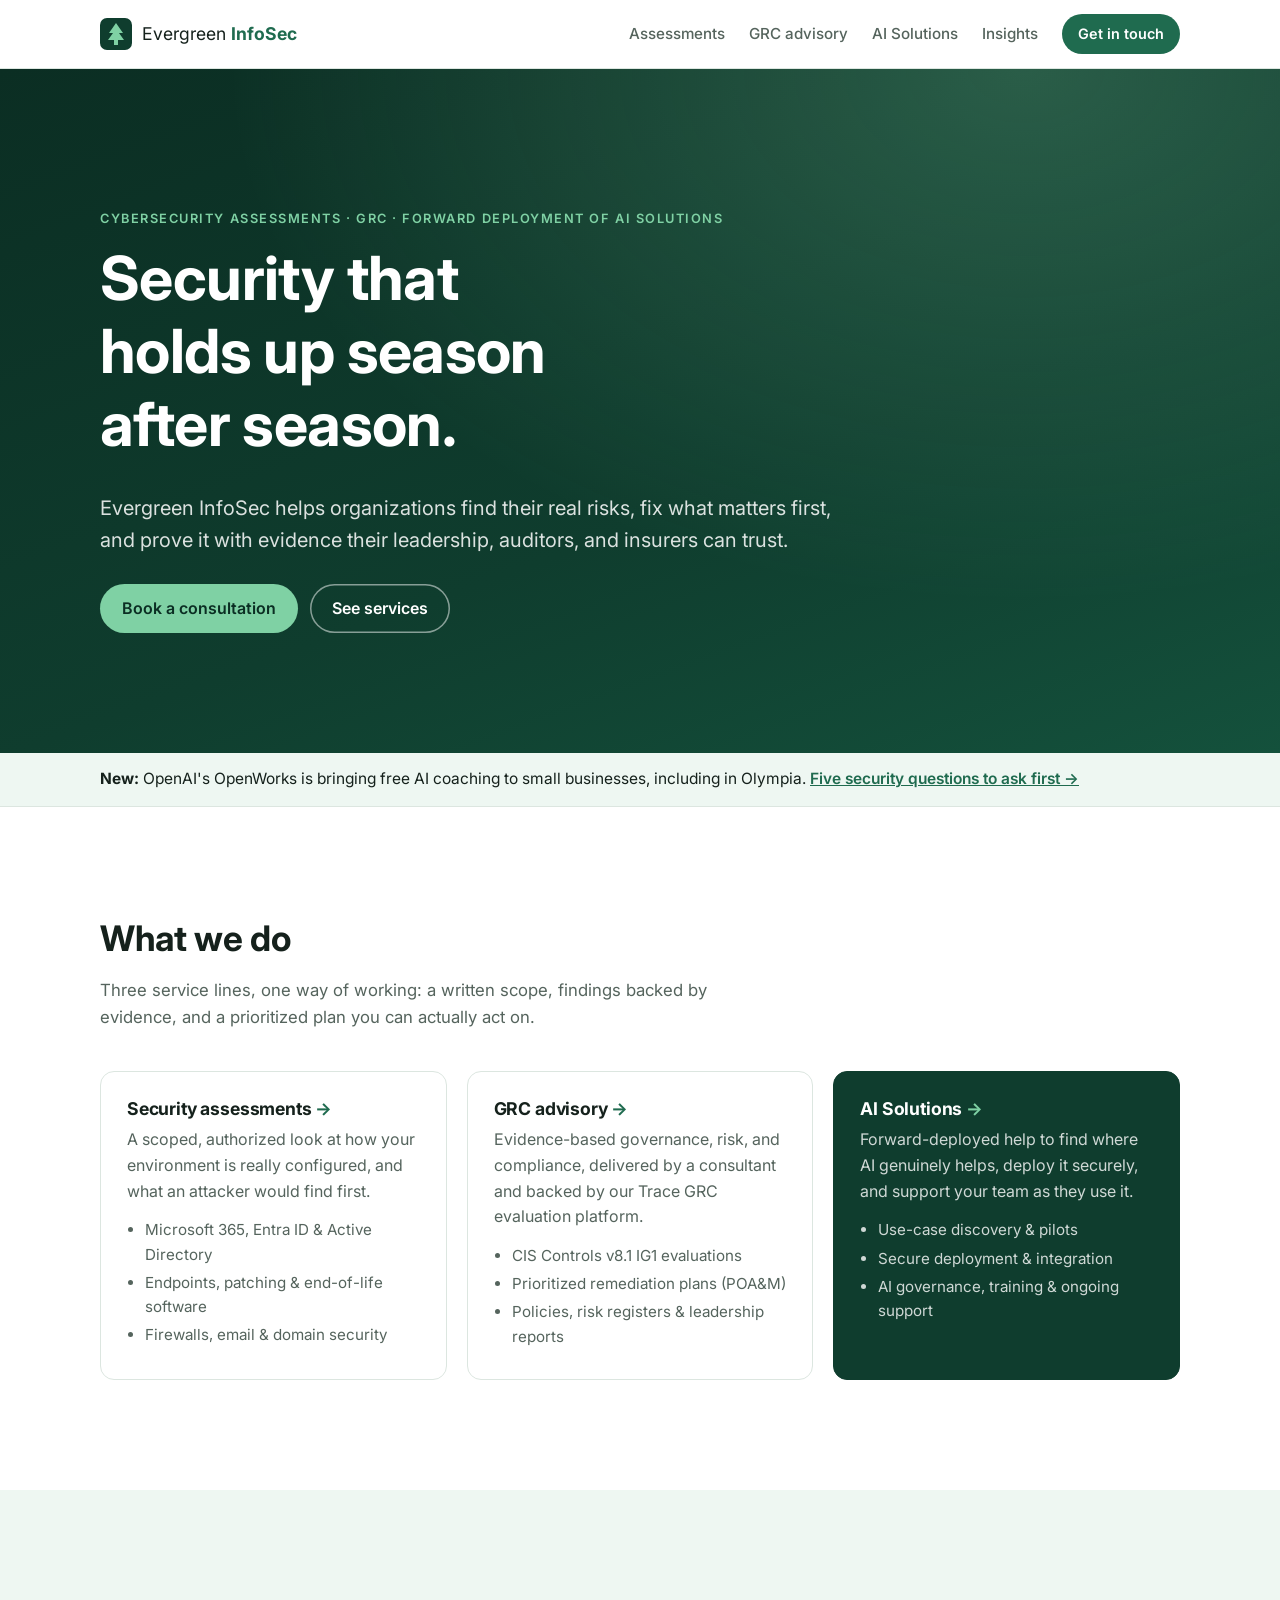
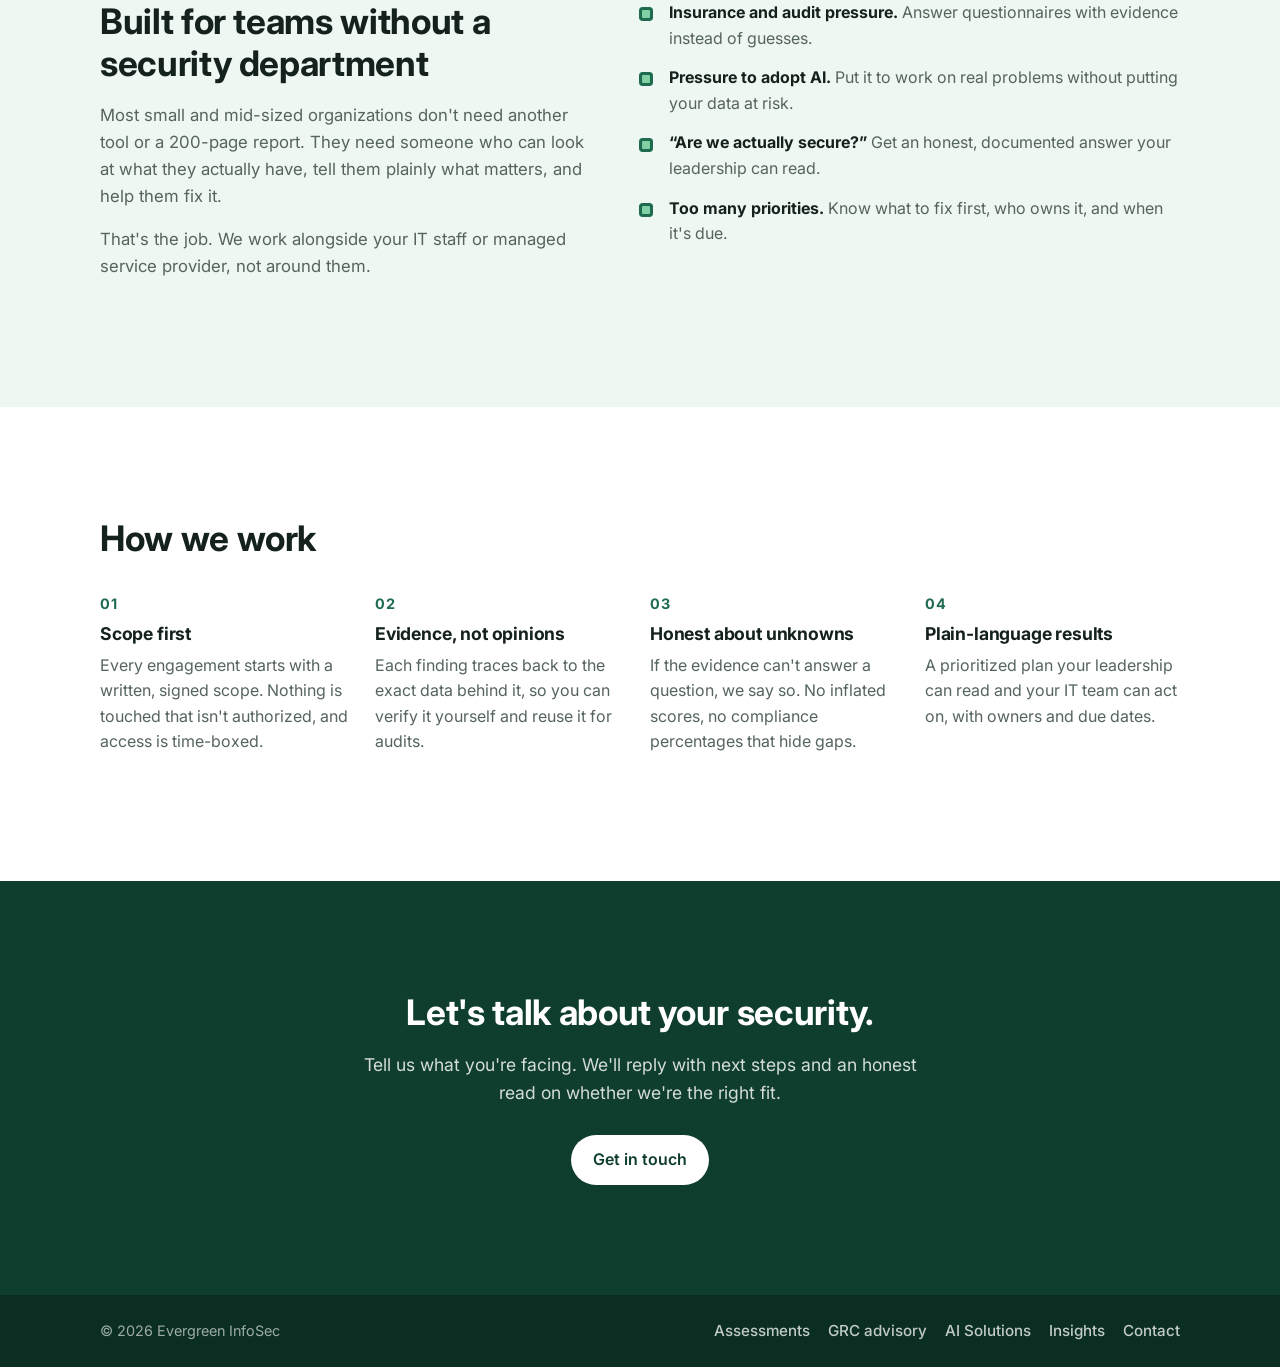
==== commit 0eea15bd: "Add OpenWorks article, Insights page, and AI Solutions offers Co-Authored-By: Claude Fable 5.2 <nore" ====
--- a/index.html
+++ b/index.html
@@ -27,6 +27,7 @@
         <a href="assessments.html">Assessments</a>
         <a href="grc.html">GRC advisory</a>
         <a href="ai-solutions.html">AI Solutions</a>
+        <a href="insights.html">Insights</a>
         <a class="btn btn-small" href="contact.html">Get in touch</a>
       </nav>
     </div>
@@ -44,6 +45,8 @@
         </div>
       </div>
     </section>
+
+    <aside class="notice"><div class="container"><strong>New:</strong> OpenAI's OpenWorks is bringing free AI coaching to small businesses, including in Olympia. <a href="openworks-security-questions.html">Five security questions to ask first &rarr;</a></div></aside>
 
     <section id="services" class="section">
       <div class="container">
@@ -141,6 +144,7 @@
         <a href="assessments.html">Assessments</a>
         <a href="grc.html">GRC advisory</a>
         <a href="ai-solutions.html">AI Solutions</a>
+        <a href="insights.html">Insights</a>
         <a href="contact.html">Contact</a>
       </nav>
     </div>
--- a/styles.css
+++ b/styles.css
@@ -194,3 +194,20 @@
   .site-header nav .btn-small { background: none; padding: 0; color: var(--green-600) !important; font-weight: 600; transform: none; }
   .split, .contact-grid { grid-template-columns: 1fr; gap: 28px; }
 }
+
+/* Homepage notice strip */
+.notice { background: var(--green-50); border-bottom: 1px solid var(--line); padding: 14px 0; font-size: .97rem; color: var(--ink); }
+.notice a { font-weight: 600; white-space: nowrap; }
+
+/* Articles */
+.prose { max-width: 760px; }
+.prose p, .prose li { font-size: 1.05rem; color: #2b3a33; }
+.prose h2 { margin-top: 1.8em; font-size: clamp(1.4rem, 2.4vw, 1.75rem); }
+.prose h3 { margin-top: 1.5em; font-size: 1.15rem; }
+.prose ul { padding-left: 22px; margin: 0 0 1.2em; }
+.prose li { margin-bottom: .5em; }
+.prose .callout { margin: 28px 0; }
+.fine-print { font-size: .9rem !important; color: var(--muted) !important; border-top: 1px solid var(--line); padding-top: 18px; margin-top: 36px; }
+.post-date { font-size: .82rem; text-transform: uppercase; letter-spacing: .08em; color: var(--green-600) !important; font-weight: 600; margin-bottom: 8px !important; }
+.card .post-date + h3 { line-height: 1.35; }
+.card .post-date ~ p:last-child { margin-top: 10px; }
